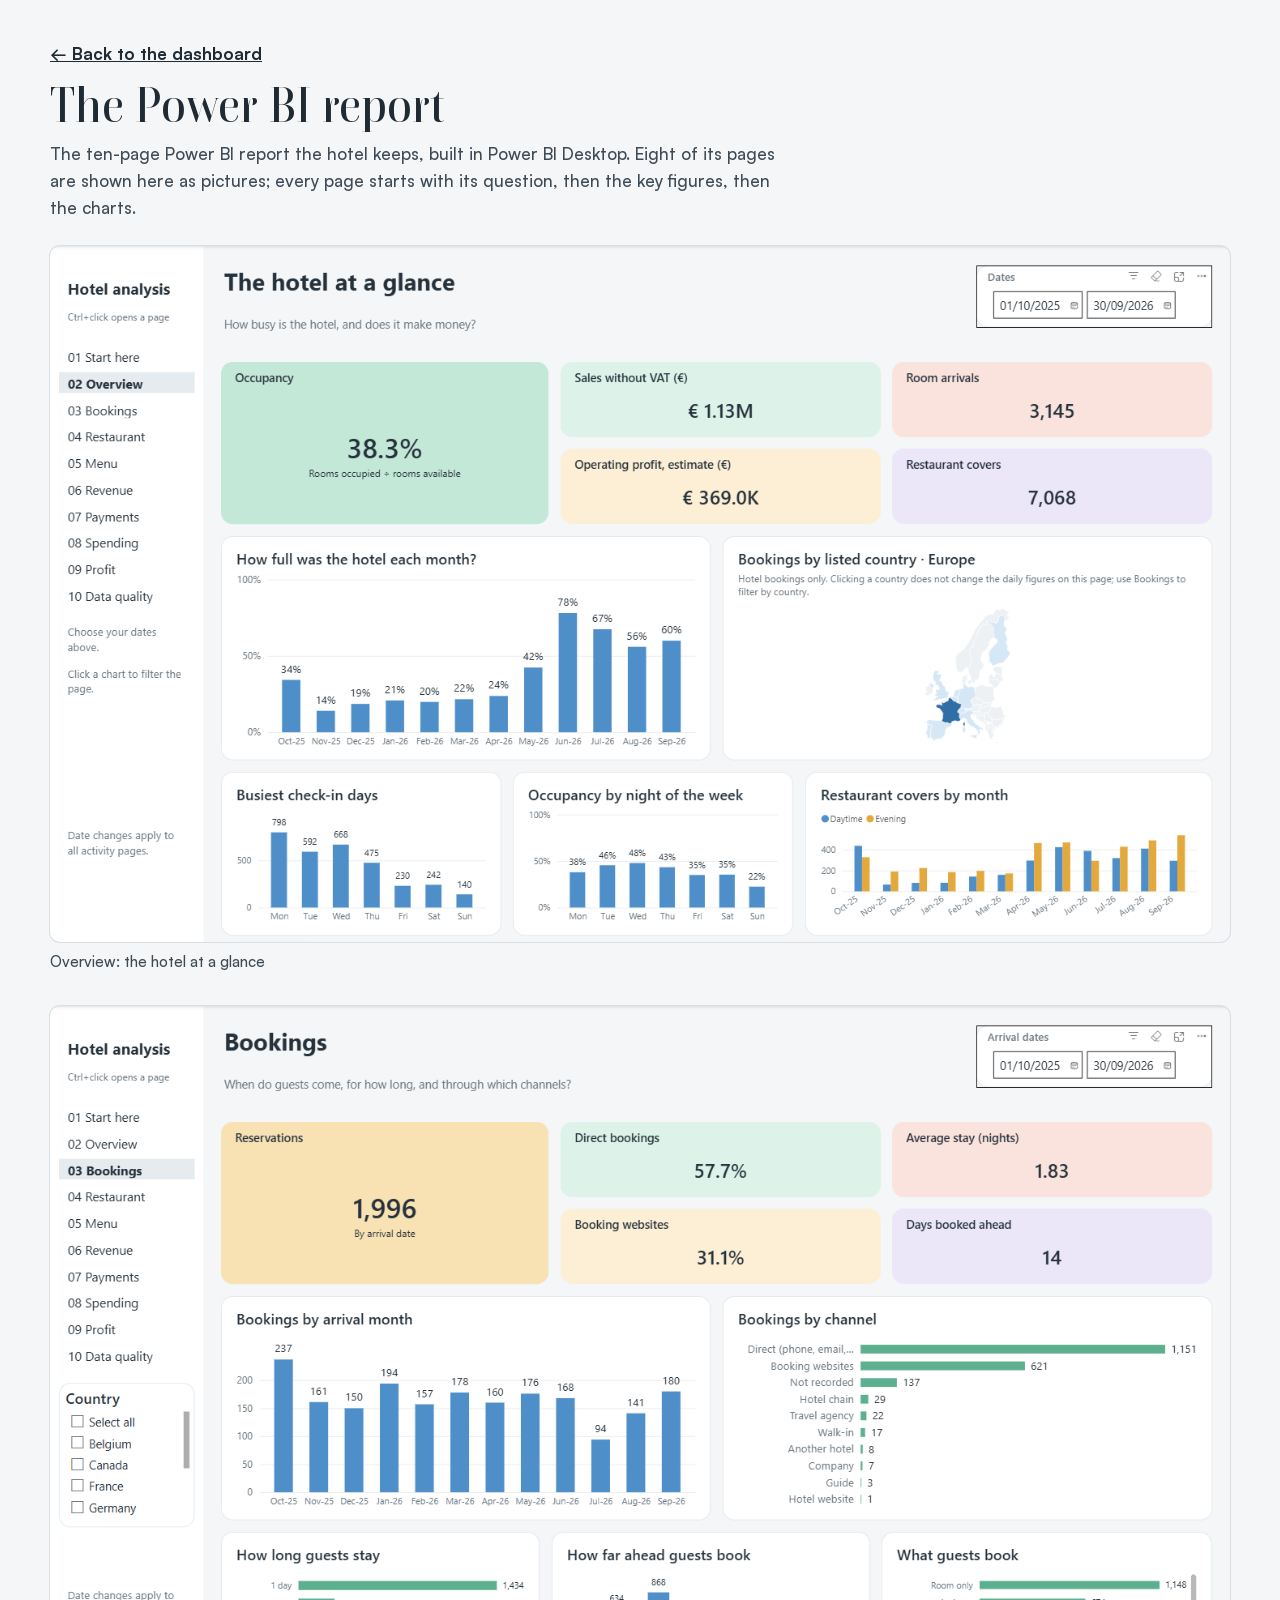
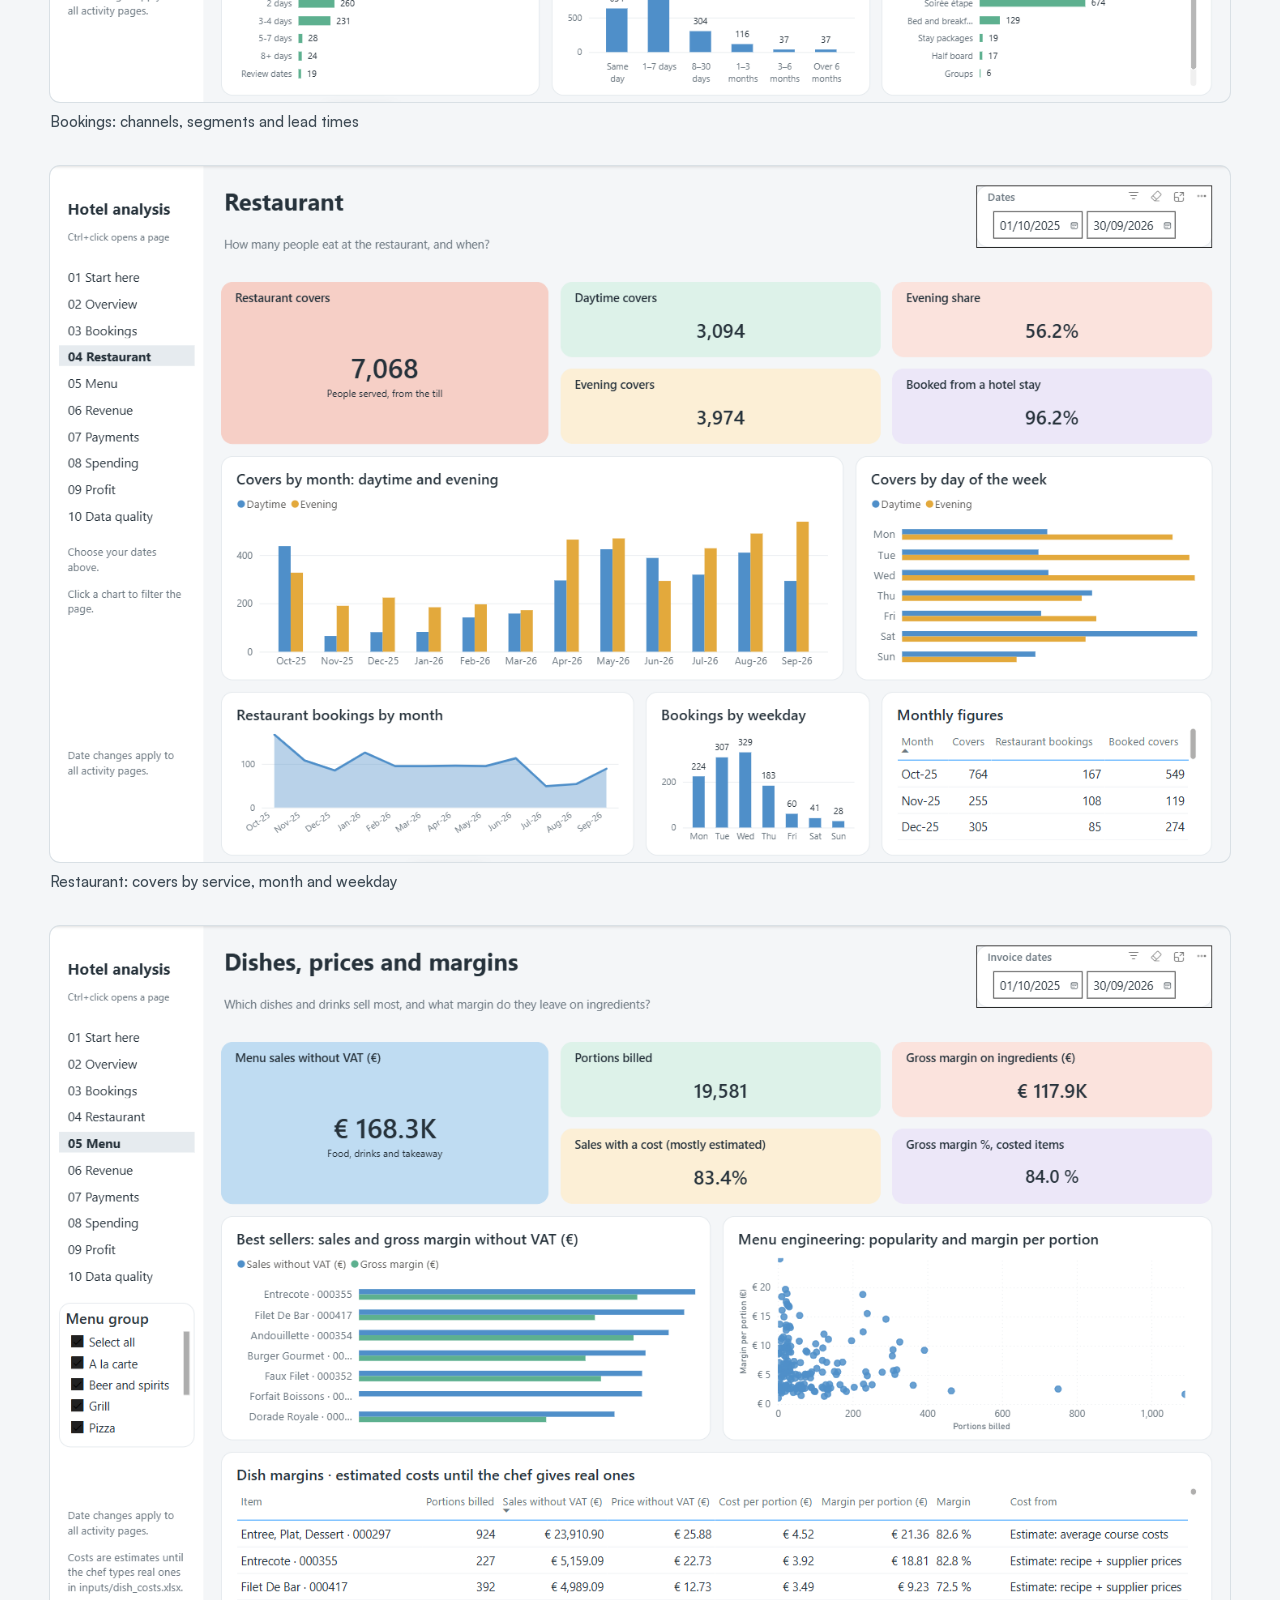
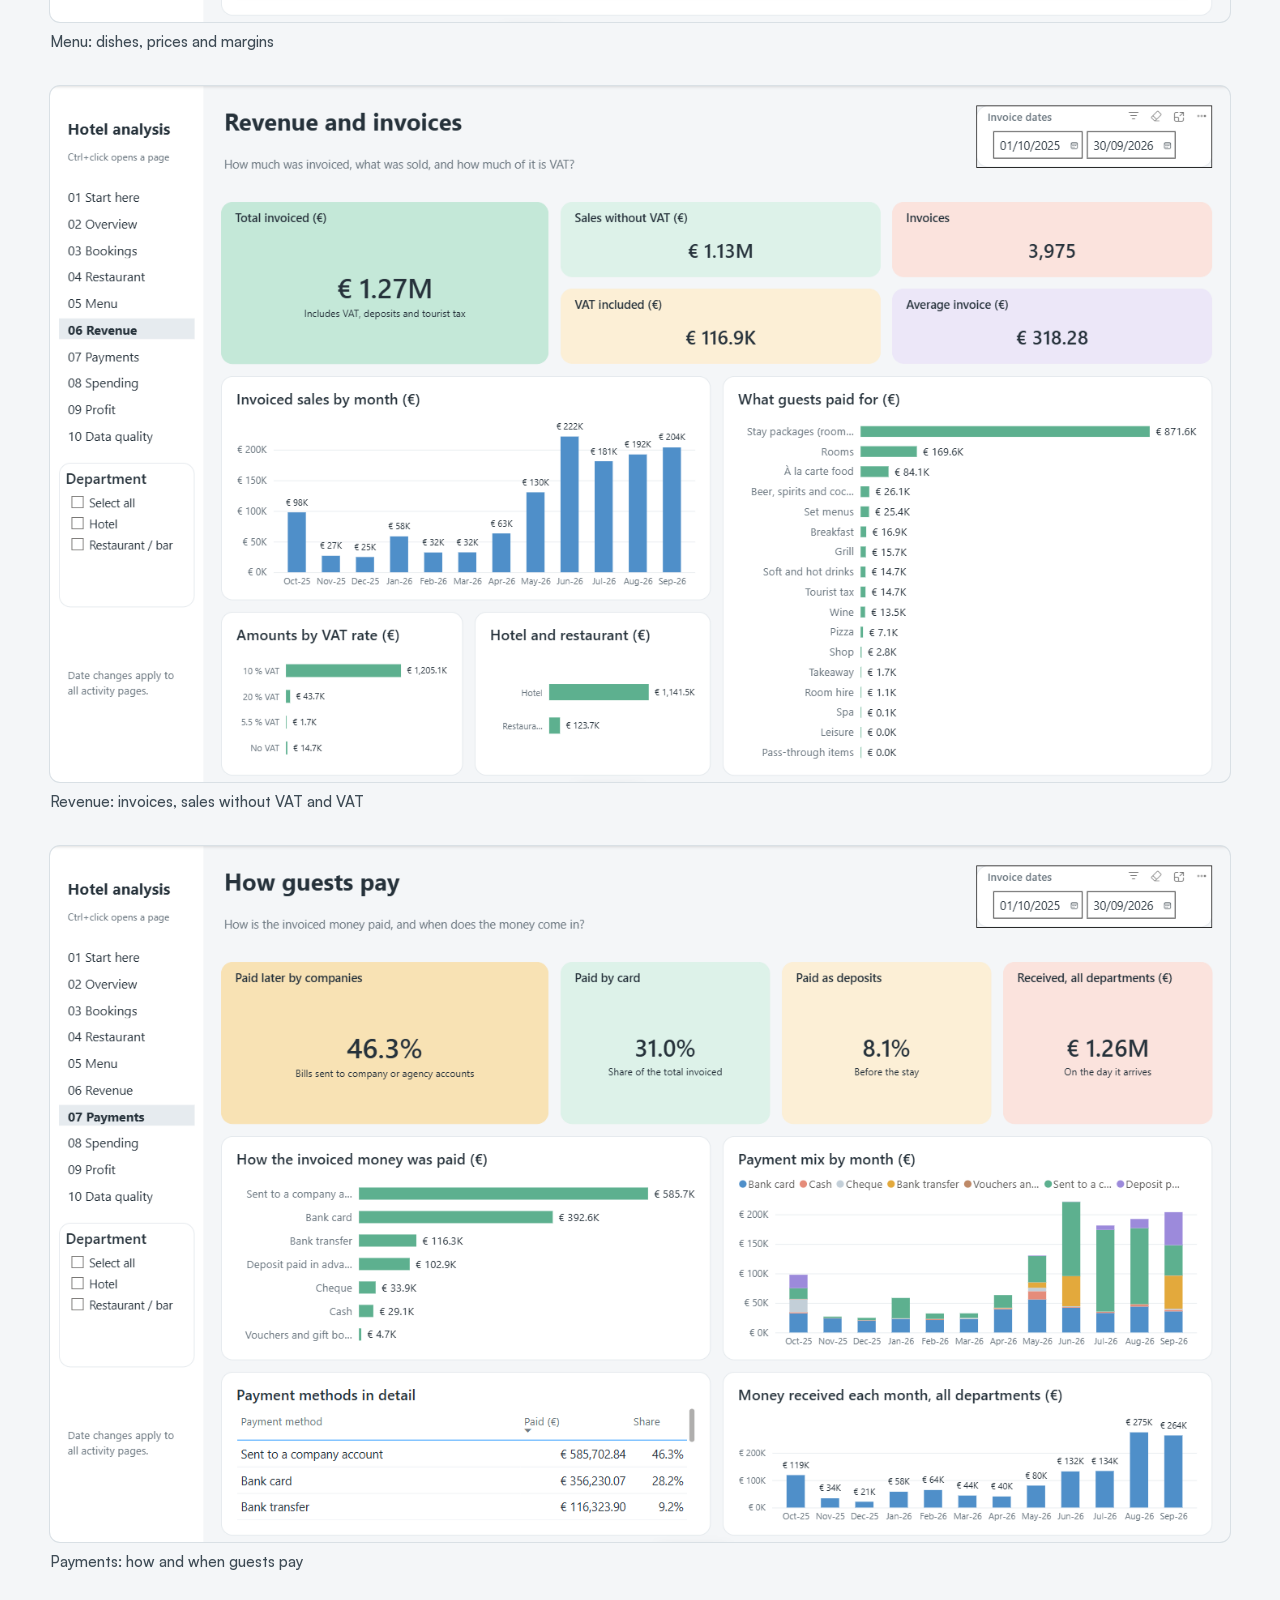
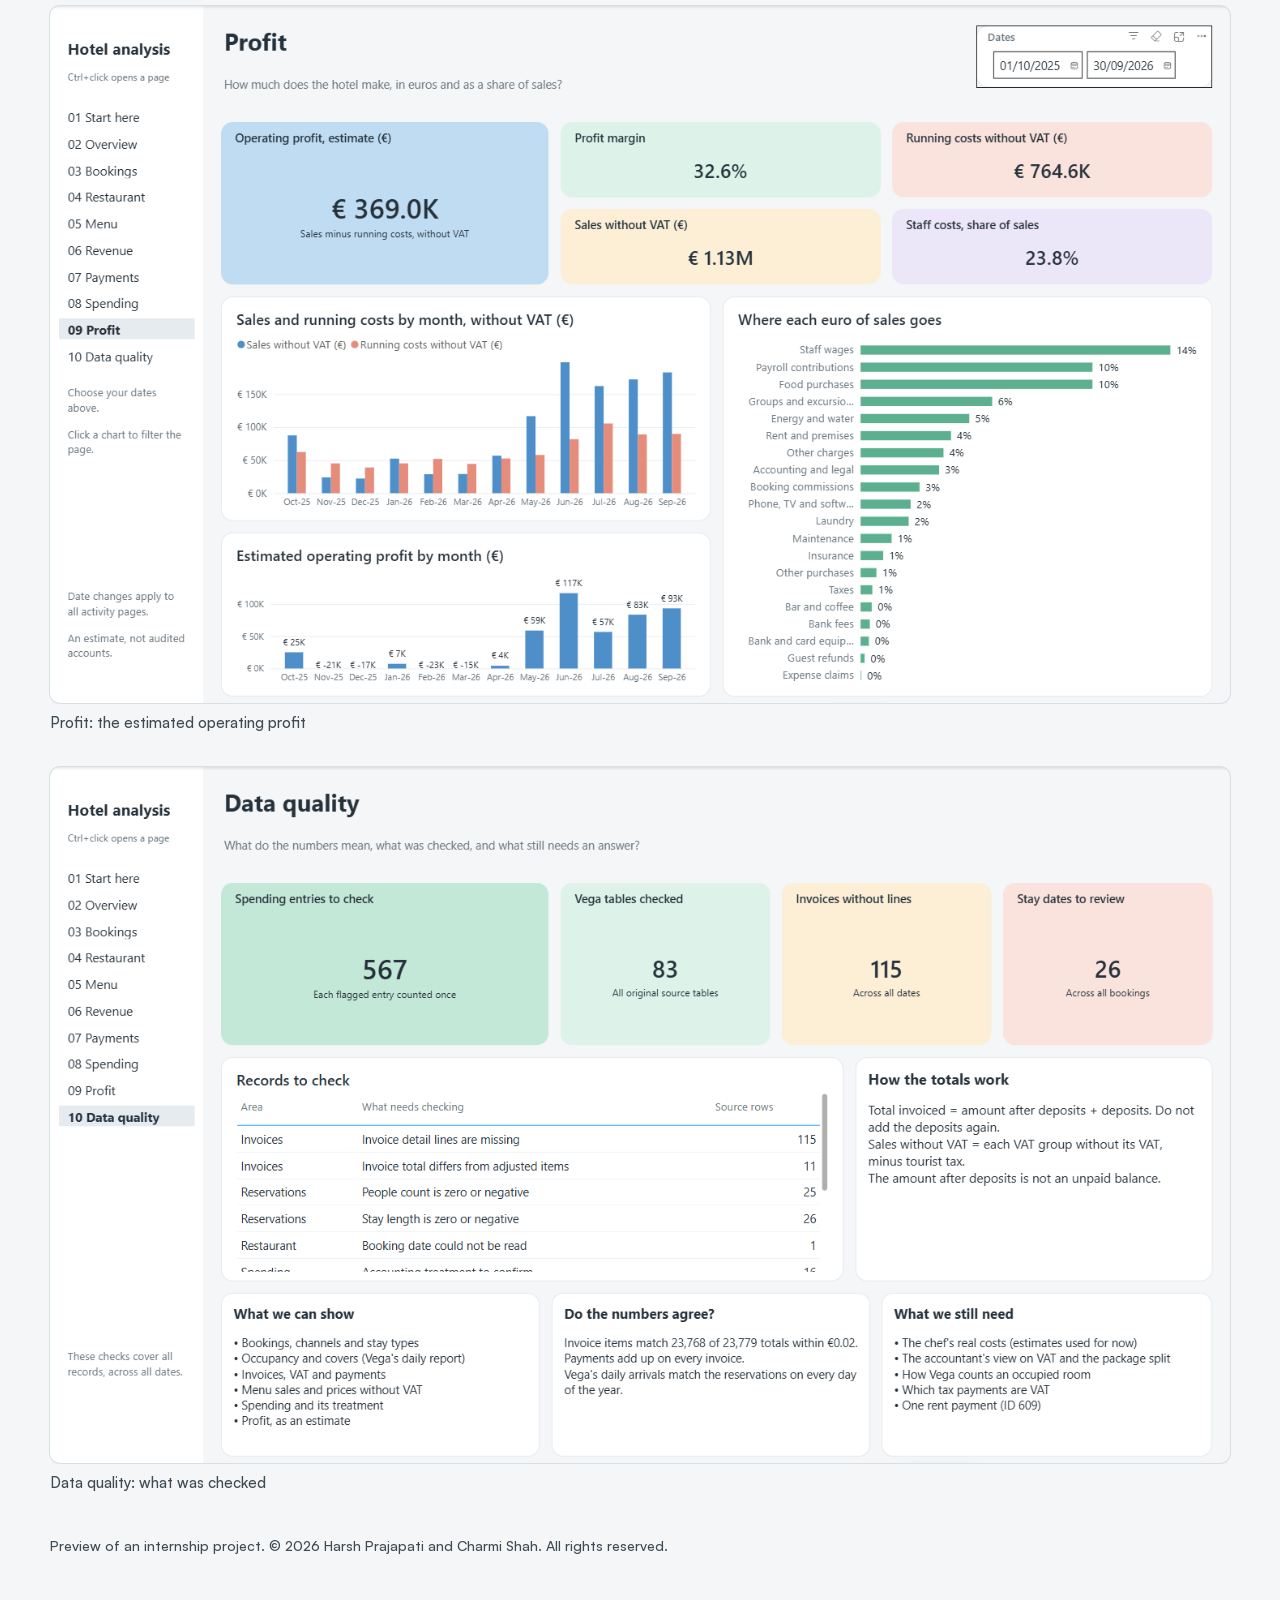
==== powerbi.html @ ceabad47 "Public preview: dashboard website and Power BI report pages" ====
<!doctype html>
<html lang="en">
<head>
<meta charset="utf-8">
<meta name="viewport" content="width=device-width, initial-scale=1">
<title>Power BI report · Hotel analysis</title>
<link rel="stylesheet" href="css/fonts.css">
<style>
  :root { --paper: #F4F6F8; --ink: #1F2A32; --muted: #3E4B55; --line: #D9E0E5; }
  body { margin: 0; background: var(--paper); color: var(--ink); font: 500 17px/1.6 "Satoshi", "Segoe UI", sans-serif; }
  main { max-width: 1180px; margin: 0 auto; padding: 40px 20px 64px; }
  h1 { font: 500 clamp(2rem, 1.4rem + 2.4vw, 3rem)/1.1 "Boska", Georgia, serif; margin: 12px 0 8px; }
  p { margin: 0 0 24px; max-width: 62ch; color: var(--muted); }
  a { color: var(--ink); font-weight: 700; }
  figure { margin: 0 0 32px; }
  img { display: block; width: 100%; height: auto; border-radius: 10px; box-shadow: 0 0 0 1px var(--line); background: #fff; }
  figcaption { margin-top: 8px; font-size: 15px; color: var(--muted); }
  footer { margin-top: 40px; font-size: 14px; color: var(--muted); }
</style>
</head>
<body>
<main>
<a href="index.html">← Back to the dashboard</a>
<h1>The Power BI report</h1>
<p>The ten-page Power BI report the hotel keeps, built in Power BI Desktop. Eight of its pages are shown here as pictures;
every page starts with its question, then the key figures, then the charts.</p>
<figure><img src="powerbi/overview.png" alt="Overview: the hotel at a glance" loading="lazy" width="1456" height="859"><figcaption>Overview: the hotel at a glance</figcaption></figure>
<figure><img src="powerbi/bookings.png" alt="Bookings: channels, segments and lead times" loading="lazy" width="1456" height="859"><figcaption>Bookings: channels, segments and lead times</figcaption></figure>
<figure><img src="powerbi/restaurant.png" alt="Restaurant: covers by service, month and weekday" loading="lazy" width="1456" height="859"><figcaption>Restaurant: covers by service, month and weekday</figcaption></figure>
<figure><img src="powerbi/menu.png" alt="Menu: dishes, prices and margins" loading="lazy" width="1456" height="859"><figcaption>Menu: dishes, prices and margins</figcaption></figure>
<figure><img src="powerbi/revenue.png" alt="Revenue: invoices, sales without VAT and VAT" loading="lazy" width="1456" height="859"><figcaption>Revenue: invoices, sales without VAT and VAT</figcaption></figure>
<figure><img src="powerbi/payments.png" alt="Payments: how and when guests pay" loading="lazy" width="1456" height="859"><figcaption>Payments: how and when guests pay</figcaption></figure>
<figure><img src="powerbi/profit.png" alt="Profit: the estimated operating profit" loading="lazy" width="1456" height="859"><figcaption>Profit: the estimated operating profit</figcaption></figure>
<figure><img src="powerbi/data_quality.png" alt="Data quality: what was checked" loading="lazy" width="1456" height="859"><figcaption>Data quality: what was checked</figcaption></figure>
<footer>Preview of an internship project. © 2026 Harsh Prajapati and Charmi Shah. All rights reserved.</footer>
</main>
</body>
</html>
---- css/fonts.css ----
/* Generated by scripts/website/make_site_art.py from showcase/src/fonts (Indian Type Foundry, free licence via Fontshare). */
@font-face { font-family: 'Boska'; src: url([data-uri]) format('woff2'); font-weight: 400; font-style: normal; font-display: swap; }
@font-face { font-family: 'Boska'; src: url([data-uri]) format('woff2'); font-weight: 500; font-style: normal; font-display: swap; }
@font-face { font-family: 'Satoshi'; src: url([data-uri]) format('woff2'); font-weight: 400; font-style: normal; font-display: swap; }
@font-face { font-family: 'Satoshi'; src: url([data-uri]) format('woff2'); font-weight: 500; font-style: normal; font-display: swap; }
@font-face { font-family: 'Satoshi'; src: url([data-uri]) format('woff2'); font-weight: 700; font-style: normal; font-display: swap; }
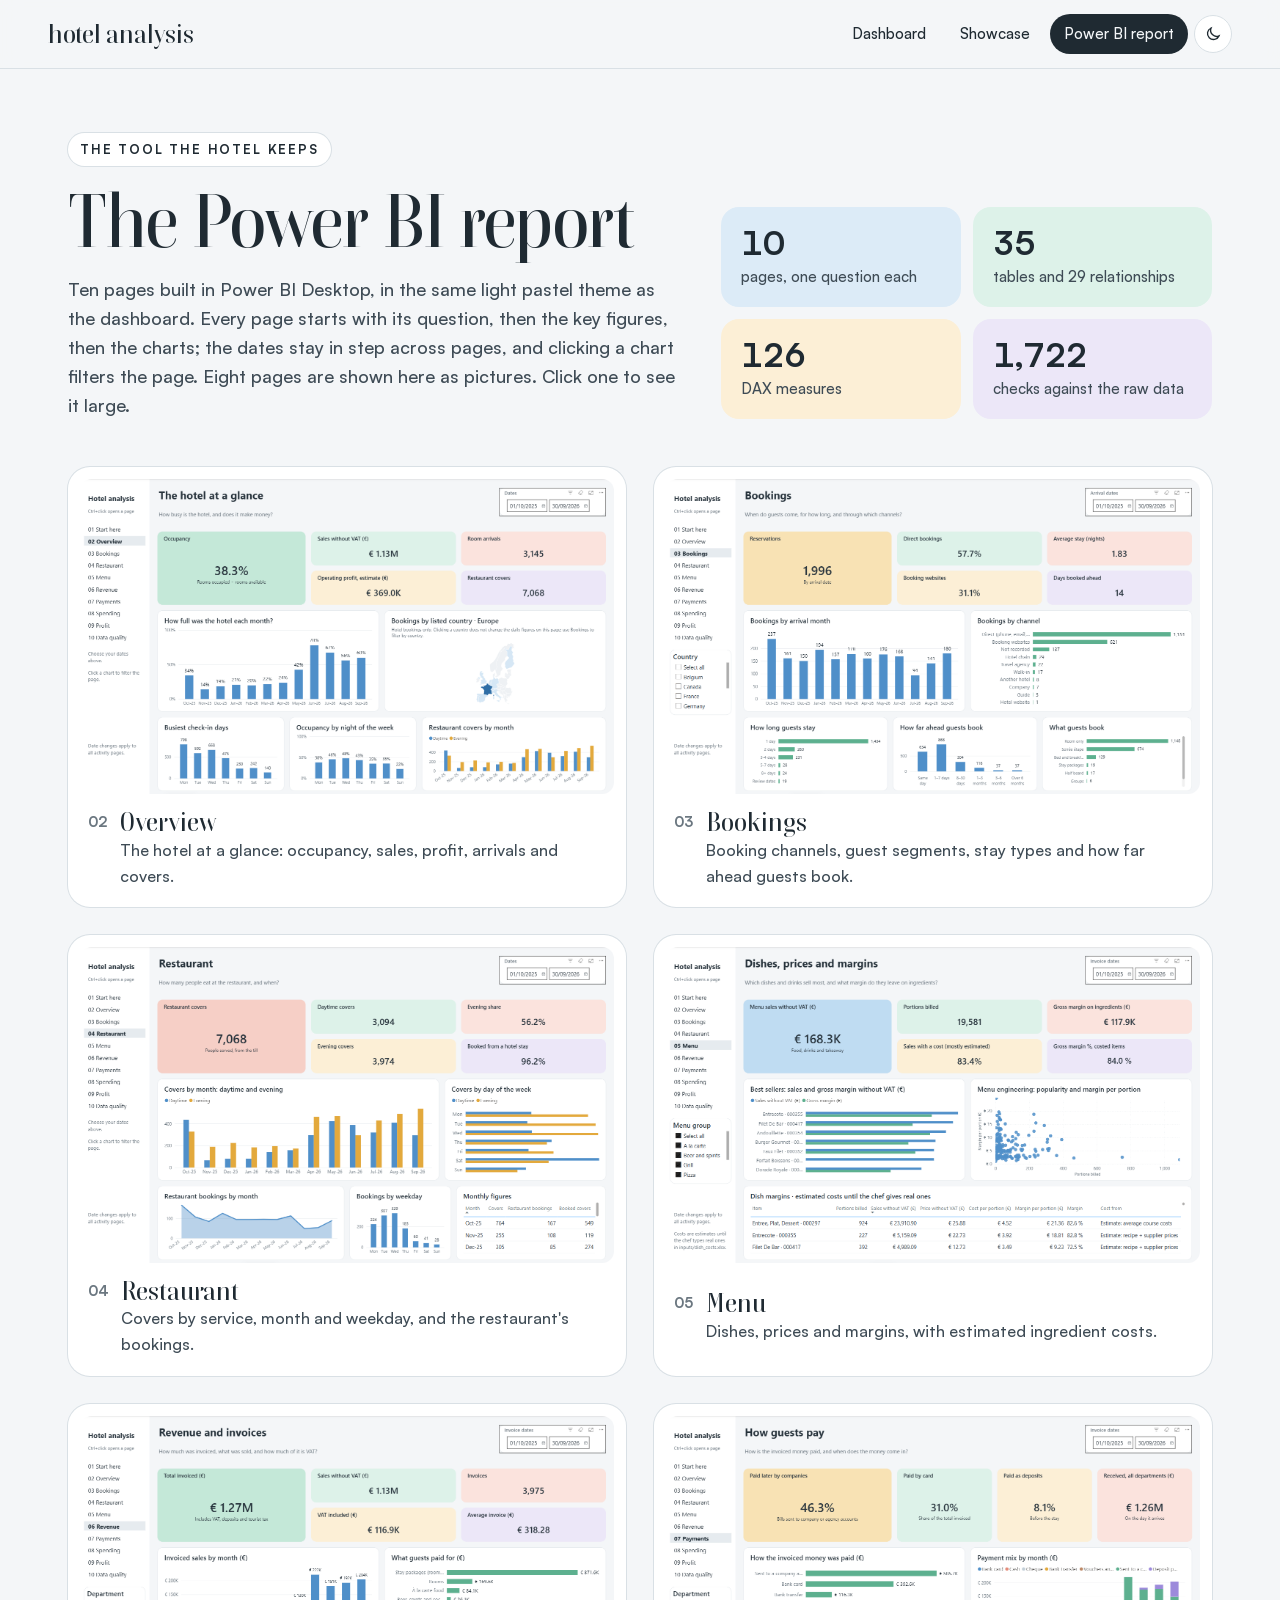
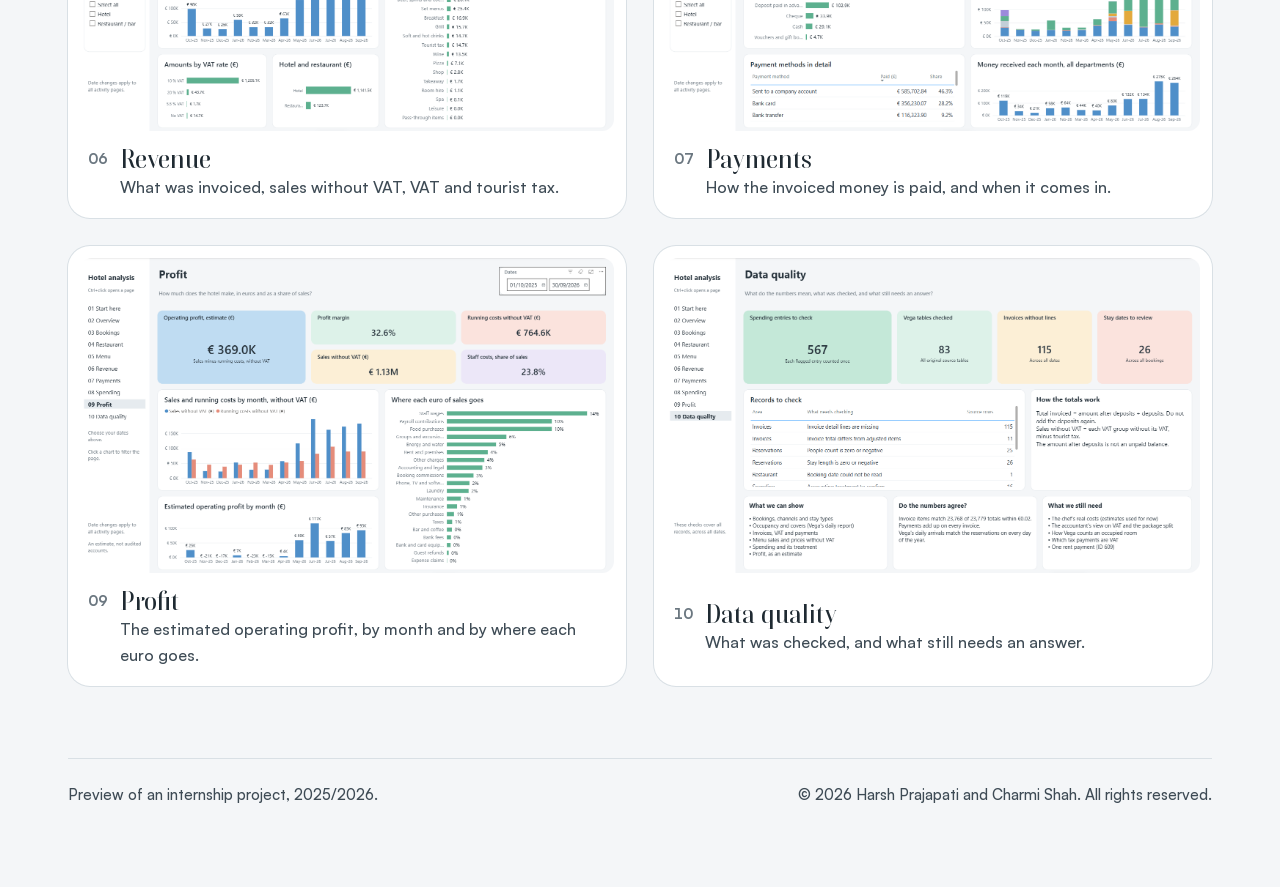
==== commit 53271dfe: "Add the showcase page, an animated README and a richer Power BI page" ====
--- a/powerbi.html
+++ b/powerbi.html
@@ -4,35 +4,229 @@
 <meta charset="utf-8">
 <meta name="viewport" content="width=device-width, initial-scale=1">
 <title>Power BI report · Hotel analysis</title>
+<meta name="description" content="The ten-page Power BI report of an internship hotel analysis, shown as pictures. All rights reserved.">
 <link rel="stylesheet" href="css/fonts.css">
+<script>try { if (localStorage.getItem("hotel-theme") === "dark") document.documentElement.dataset.theme = "dark"; } catch (e) {}</script>
 <style>
-  :root { --paper: #F4F6F8; --ink: #1F2A32; --muted: #3E4B55; --line: #D9E0E5; }
-  body { margin: 0; background: var(--paper); color: var(--ink); font: 500 17px/1.6 "Satoshi", "Segoe UI", sans-serif; }
-  main { max-width: 1180px; margin: 0 auto; padding: 40px 20px 64px; }
-  h1 { font: 500 clamp(2rem, 1.4rem + 2.4vw, 3rem)/1.1 "Boska", Georgia, serif; margin: 12px 0 8px; }
-  p { margin: 0 0 24px; max-width: 62ch; color: var(--muted); }
-  a { color: var(--ink); font-weight: 700; }
-  figure { margin: 0 0 32px; }
-  img { display: block; width: 100%; height: auto; border-radius: 10px; box-shadow: 0 0 0 1px var(--line); background: #fff; }
-  figcaption { margin-top: 8px; font-size: 15px; color: var(--muted); }
-  footer { margin-top: 40px; font-size: 14px; color: var(--muted); }
+  :root { --paper: #F4F6F8; --surface: #FFFFFF; --ink: #1F2A32; --muted: #3E4B55; --soft: #6B7780; --line: #D9E0E5;
+          --sky: #DCEBF7; --mint: #DDF2E9; --honey: #FCEFD6; --coral: #FBE3DD; --lav: #ECE7F8; --accent: #4F8FC9;
+          --ease: cubic-bezier(.2, .8, .2, 1); color-scheme: light; }
+  html[data-theme="dark"] { --paper: #11161A; --surface: #1A2228; --ink: #ECF1F4; --muted: #B4BEC6; --soft: #8C98A2; --line: #2C363E;
+          --sky: #1E3A55; --mint: #1C3F37; --honey: #4A3A22; --coral: #4A2C26; --lav: #2E2848; color-scheme: dark; }
+  * { box-sizing: border-box; }
+  body { margin: 0; background: var(--paper); color: var(--ink); font: 500 17px/1.6 "Satoshi", "Segoe UI", sans-serif;
+         -webkit-font-smoothing: antialiased; transition: background-color .4s var(--ease), color .4s var(--ease); }
+  a { color: inherit; }
+  :focus-visible { outline: 2px solid var(--accent); outline-offset: 3px; border-radius: 8px; }
+
+  /* Top bar: the three pages of the preview. */
+  .bar { position: sticky; top: 0; z-index: 10; display: flex; align-items: center; justify-content: space-between; gap: 16px;
+         padding: 14px clamp(16px, 4vw, 48px); background: color-mix(in srgb, var(--paper) 88%, transparent);
+         backdrop-filter: blur(10px); border-bottom: 1px solid var(--line); }
+  .brand { font: 500 26px/1 "Boska", Georgia, serif; text-decoration: none; letter-spacing: -.01em; }
+  .nav { display: flex; align-items: center; gap: 6px; flex-wrap: wrap; }
+  .nav a { padding: 8px 14px; border-radius: 999px; text-decoration: none; font-size: 15px; transition: background-color .2s var(--ease); }
+  .nav a:hover { background: var(--surface); }
+  .nav a[aria-current="page"] { background: var(--ink); color: var(--paper); }
+  .toggle { width: 38px; height: 38px; border-radius: 50%; border: 1px solid var(--line); background: var(--surface); color: var(--ink);
+            cursor: pointer; display: grid; place-items: center; transition: transform .2s var(--ease); }
+  .toggle:hover { transform: rotate(-14deg); }
+  .toggle svg { width: 18px; height: 18px; fill: none; stroke: currentColor; stroke-width: 1.8; stroke-linecap: round; }
+
+  main { max-width: 1240px; margin: 0 auto; padding: 0 clamp(16px, 4vw, 48px) 80px; }
+
+  /* Hero: the claim on the left, the report's size on the right. */
+  .hero { display: grid; grid-template-columns: minmax(0, 1.25fr) minmax(0, 1fr); gap: 40px; align-items: end; padding: 64px 0 48px; }
+  .eyebrow { display: inline-block; font-size: 13px; font-weight: 700; letter-spacing: .14em; text-transform: uppercase;
+             padding: 6px 12px; border-radius: 999px; background: var(--surface); box-shadow: 0 0 0 1px var(--line); }
+  h1 { font: 500 clamp(2.6rem, 1.6rem + 4vw, 4.6rem)/1 "Boska", Georgia, serif; letter-spacing: -.025em; margin: 18px 0 18px; }
+  .lead { margin: 0; max-width: 52ch; color: var(--muted); font-size: 18px; }
+  .facts { display: grid; grid-template-columns: repeat(2, minmax(0, 1fr)); gap: 12px; margin: 0; }
+  .facts div { padding: 18px 20px; border-radius: 18px; }
+  .facts div:nth-child(1) { background: var(--sky); } .facts div:nth-child(2) { background: var(--mint); }
+  .facts div:nth-child(3) { background: var(--honey); } .facts div:nth-child(4) { background: var(--lav); }
+  .facts dt { font: 700 34px/1 "Satoshi", sans-serif; letter-spacing: -.02em; font-variant-numeric: tabular-nums; }
+  .facts dd { margin: 6px 0 0; font-size: 15px; color: var(--muted); }
+
+  /* The pages: two columns of cards that rise in as they reach the screen. */
+  .grid { display: grid; grid-template-columns: repeat(2, minmax(0, 1fr)); gap: 28px; }
+  .card { display: grid; gap: 14px; padding: 12px 12px 18px; text-align: left; font: inherit; color: inherit; cursor: zoom-in;
+          background: var(--surface); border: 0; border-radius: 22px; box-shadow: 0 0 0 1px var(--line);
+          transition: transform .35s var(--ease), box-shadow .35s var(--ease); }
+  .card:hover { transform: translateY(-4px); box-shadow: 0 0 0 1px var(--line), 0 24px 48px -28px rgba(31, 42, 50, .45); }
+  .shot { display: block; overflow: hidden; border-radius: 12px; background: #fff; }
+  .shot img { display: block; width: 100%; height: auto; transition: transform .6s var(--ease); }
+  .card:hover .shot img { transform: scale(1.025); }
+  .meta { display: grid; grid-template-columns: auto 1fr; column-gap: 12px; padding: 0 8px; }
+  .num { grid-row: span 2; font: 700 15px/1.9 "Satoshi", sans-serif; color: var(--soft); font-variant-numeric: tabular-nums; }
+  .name { font: 500 26px/1.15 "Boska", Georgia, serif; }
+  .text { color: var(--muted); font-size: 16px; }
+
+  .rise { opacity: 0; translate: 0 26px; transition: opacity .8s var(--ease), translate .8s var(--ease); }
+  .rise.in { opacity: 1; translate: 0 0; }
+
+  /* Click a page to see it large. */
+  dialog { width: min(1400px, 94vw); padding: 0; border: 0; border-radius: 18px; background: var(--surface); color: var(--ink);
+           box-shadow: 0 40px 80px -30px rgba(0, 0, 0, .5); }
+  dialog::backdrop { background: rgba(17, 22, 26, .72); backdrop-filter: blur(4px); }
+  dialog[open] { animation: zoom .35s var(--ease); }
+  @keyframes zoom { from { opacity: 0; transform: scale(.96); } }
+  dialog img { display: block; width: 100%; height: auto; }
+  .view-bar { display: flex; align-items: center; justify-content: space-between; gap: 16px; padding: 14px 18px; }
+  .view-bar p { margin: 0; color: var(--muted); font-size: 15px; }
+  .view-bar strong { color: var(--ink); font-weight: 700; margin-right: 8px; }
+  .view-bar .buttons { display: flex; gap: 8px; }
+  .view-bar button { min-width: 40px; height: 40px; border-radius: 999px; border: 1px solid var(--line); background: var(--paper);
+                     color: var(--ink); font: 700 15px "Satoshi", sans-serif; cursor: pointer; padding: 0 14px; }
+
+  footer { display: flex; flex-wrap: wrap; justify-content: space-between; gap: 8px 24px; margin-top: 72px; padding-top: 24px;
+           border-top: 1px solid var(--line); font-size: 15px; color: var(--muted); }
+
+  @media (max-width: 860px) {
+    .hero { grid-template-columns: minmax(0, 1fr); padding: 40px 0 32px; }
+    .grid { grid-template-columns: minmax(0, 1fr); gap: 20px; }
+    .nav a { padding: 6px 10px; font-size: 14px; }
+    .brand { font-size: 22px; }
+  }
+  @media (prefers-reduced-motion: reduce) {
+    *, *::before, *::after { transition-duration: .01ms !important; animation: none !important; }
+    .rise { opacity: 1; translate: 0 0; }
+  }
 </style>
 </head>
 <body>
+<header class="bar">
+  <a class="brand" href="index.html">hotel analysis</a>
+  <nav class="nav" aria-label="Preview pages">
+    <a href="index.html">Dashboard</a>
+    <a href="showcase/index.html">Showcase</a>
+    <a href="powerbi.html" aria-current="page">Power BI report</a>
+    <button class="toggle" type="button" aria-label="Dark mode" aria-pressed="false">
+      <svg viewBox="0 0 24 24" aria-hidden="true"><path d="M20 14.5A8 8 0 0 1 9.5 4a8 8 0 1 0 10.5 10.5z"/></svg>
+    </button>
+  </nav>
+</header>
 <main>
-<a href="index.html">← Back to the dashboard</a>
-<h1>The Power BI report</h1>
-<p>The ten-page Power BI report the hotel keeps, built in Power BI Desktop. Eight of its pages are shown here as pictures;
-every page starts with its question, then the key figures, then the charts.</p>
-<figure><img src="powerbi/overview.png" alt="Overview: the hotel at a glance" loading="lazy" width="1456" height="859"><figcaption>Overview: the hotel at a glance</figcaption></figure>
-<figure><img src="powerbi/bookings.png" alt="Bookings: channels, segments and lead times" loading="lazy" width="1456" height="859"><figcaption>Bookings: channels, segments and lead times</figcaption></figure>
-<figure><img src="powerbi/restaurant.png" alt="Restaurant: covers by service, month and weekday" loading="lazy" width="1456" height="859"><figcaption>Restaurant: covers by service, month and weekday</figcaption></figure>
-<figure><img src="powerbi/menu.png" alt="Menu: dishes, prices and margins" loading="lazy" width="1456" height="859"><figcaption>Menu: dishes, prices and margins</figcaption></figure>
-<figure><img src="powerbi/revenue.png" alt="Revenue: invoices, sales without VAT and VAT" loading="lazy" width="1456" height="859"><figcaption>Revenue: invoices, sales without VAT and VAT</figcaption></figure>
-<figure><img src="powerbi/payments.png" alt="Payments: how and when guests pay" loading="lazy" width="1456" height="859"><figcaption>Payments: how and when guests pay</figcaption></figure>
-<figure><img src="powerbi/profit.png" alt="Profit: the estimated operating profit" loading="lazy" width="1456" height="859"><figcaption>Profit: the estimated operating profit</figcaption></figure>
-<figure><img src="powerbi/data_quality.png" alt="Data quality: what was checked" loading="lazy" width="1456" height="859"><figcaption>Data quality: what was checked</figcaption></figure>
-<footer>Preview of an internship project. © 2026 Harsh Prajapati and Charmi Shah. All rights reserved.</footer>
+  <section class="hero">
+    <div class="rise">
+      <span class="eyebrow">The tool the hotel keeps</span>
+      <h1>The Power BI report</h1>
+      <p class="lead">Ten pages built in Power BI Desktop, in the same light pastel theme as the dashboard. Every page starts with its question,
+        then the key figures, then the charts; the dates stay in step across pages, and clicking a chart filters the page.
+        Eight pages are shown here as pictures. Click one to see it large.</p>
+    </div>
+    <dl class="facts rise">
+      <div><dt>10</dt><dd>pages, one question each</dd></div>
+      <div><dt>35</dt><dd>tables and 29 relationships</dd></div>
+      <div><dt>126</dt><dd>DAX measures</dd></div>
+      <div><dt>1,722</dt><dd>checks against the raw data</dd></div>
+    </dl>
+  </section>
+
+  <section class="grid" aria-label="Report pages">
+    <button class="card rise" type="button" data-src="powerbi/overview.png" data-title="02 · Overview" data-text="The hotel at a glance: occupancy, sales, profit, arrivals and covers.">
+      <span class="shot"><img src="powerbi/overview.png" alt="Power BI report, Overview page" loading="lazy" width="1456" height="859"></span>
+      <span class="meta"><span class="num">02</span><span class="name">Overview</span><span class="text">The hotel at a glance: occupancy, sales, profit, arrivals and covers.</span></span>
+    </button>
+
+    <button class="card rise" type="button" data-src="powerbi/bookings.png" data-title="03 · Bookings" data-text="Booking channels, guest segments, stay types and how far ahead guests book.">
+      <span class="shot"><img src="powerbi/bookings.png" alt="Power BI report, Bookings page" loading="lazy" width="1456" height="859"></span>
+      <span class="meta"><span class="num">03</span><span class="name">Bookings</span><span class="text">Booking channels, guest segments, stay types and how far ahead guests book.</span></span>
+    </button>
+
+    <button class="card rise" type="button" data-src="powerbi/restaurant.png" data-title="04 · Restaurant" data-text="Covers by service, month and weekday, and the restaurant's bookings.">
+      <span class="shot"><img src="powerbi/restaurant.png" alt="Power BI report, Restaurant page" loading="lazy" width="1456" height="859"></span>
+      <span class="meta"><span class="num">04</span><span class="name">Restaurant</span><span class="text">Covers by service, month and weekday, and the restaurant's bookings.</span></span>
+    </button>
+
+    <button class="card rise" type="button" data-src="powerbi/menu.png" data-title="05 · Menu" data-text="Dishes, prices and margins, with estimated ingredient costs.">
+      <span class="shot"><img src="powerbi/menu.png" alt="Power BI report, Menu page" loading="lazy" width="1456" height="859"></span>
+      <span class="meta"><span class="num">05</span><span class="name">Menu</span><span class="text">Dishes, prices and margins, with estimated ingredient costs.</span></span>
+    </button>
+
+    <button class="card rise" type="button" data-src="powerbi/revenue.png" data-title="06 · Revenue" data-text="What was invoiced, sales without VAT, VAT and tourist tax.">
+      <span class="shot"><img src="powerbi/revenue.png" alt="Power BI report, Revenue page" loading="lazy" width="1456" height="859"></span>
+      <span class="meta"><span class="num">06</span><span class="name">Revenue</span><span class="text">What was invoiced, sales without VAT, VAT and tourist tax.</span></span>
+    </button>
+
+    <button class="card rise" type="button" data-src="powerbi/payments.png" data-title="07 · Payments" data-text="How the invoiced money is paid, and when it comes in.">
+      <span class="shot"><img src="powerbi/payments.png" alt="Power BI report, Payments page" loading="lazy" width="1456" height="859"></span>
+      <span class="meta"><span class="num">07</span><span class="name">Payments</span><span class="text">How the invoiced money is paid, and when it comes in.</span></span>
+    </button>
+
+    <button class="card rise" type="button" data-src="powerbi/profit.png" data-title="09 · Profit" data-text="The estimated operating profit, by month and by where each euro goes.">
+      <span class="shot"><img src="powerbi/profit.png" alt="Power BI report, Profit page" loading="lazy" width="1456" height="859"></span>
+      <span class="meta"><span class="num">09</span><span class="name">Profit</span><span class="text">The estimated operating profit, by month and by where each euro goes.</span></span>
+    </button>
+
+    <button class="card rise" type="button" data-src="powerbi/data_quality.png" data-title="10 · Data quality" data-text="What was checked, and what still needs an answer.">
+      <span class="shot"><img src="powerbi/data_quality.png" alt="Power BI report, Data quality page" loading="lazy" width="1456" height="859"></span>
+      <span class="meta"><span class="num">10</span><span class="name">Data quality</span><span class="text">What was checked, and what still needs an answer.</span></span>
+    </button>
+
+  </section>
+
+  <footer>
+    <span>Preview of an internship project, 2025/2026.</span>
+    <span>© 2026 Harsh Prajapati and Charmi Shah. All rights reserved.</span>
+  </footer>
 </main>
+
+<dialog id="viewer" aria-label="Report page">
+  <img alt="">
+  <div class="view-bar">
+    <p><strong></strong><span></span></p>
+    <div class="buttons">
+      <button type="button" data-step="-1" aria-label="Previous page">←</button>
+      <button type="button" data-step="1" aria-label="Next page">→</button>
+      <button type="button" data-close aria-label="Close">Close</button>
+    </div>
+  </div>
+</dialog>
+
+<script>
+  // Cards rise in once, as they reach the screen.
+  const io = new IntersectionObserver((entries) => entries.forEach((e) => {
+    if (e.isIntersecting) { e.target.classList.add("in"); io.unobserve(e.target); }
+  }), { threshold: 0.12 });
+  document.querySelectorAll(".rise").forEach((n) => io.observe(n));
+
+  // The page viewer: click a card, then arrows or the buttons move between pages; Escape closes it.
+  const cards = [...document.querySelectorAll(".card")];
+  const viewer = document.getElementById("viewer");
+  let current = 0;
+  function show(i) {
+    current = (i + cards.length) % cards.length;
+    const c = cards[current].dataset;
+    viewer.querySelector("img").src = c.src;
+    viewer.querySelector("img").alt = "Power BI report page " + c.title;
+    viewer.querySelector("strong").textContent = c.title;
+    viewer.querySelector("span").textContent = c.text;
+  }
+  cards.forEach((card, i) => card.addEventListener("click", () => { show(i); viewer.showModal(); }));
+  viewer.addEventListener("click", (e) => {
+    const step = e.target.closest("[data-step]");
+    if (step) show(current + Number(step.dataset.step));
+    if (e.target.closest("[data-close]") || e.target === viewer) viewer.close();
+  });
+  document.addEventListener("keydown", (e) => {
+    if (!viewer.open) return;
+    if (e.key === "ArrowRight") show(current + 1);
+    if (e.key === "ArrowLeft") show(current - 1);
+  });
+
+  // Light by default; the dark choice is shared with the dashboard and the showcase.
+  const toggle = document.querySelector(".toggle");
+  const sun = '<circle cx="12" cy="12" r="4.2"/><path d="M12 2.5v2.2M12 19.3v2.2M2.5 12h2.2M19.3 12h2.2M5.3 5.3l1.6 1.6M17.1 17.1l1.6 1.6M5.3 18.7l1.6-1.6M17.1 6.9l1.6-1.6"/>';
+  const moon = '<path d="M20 14.5A8 8 0 0 1 9.5 4a8 8 0 1 0 10.5 10.5z"/>';
+  function setTheme(dark) {
+    if (dark) document.documentElement.dataset.theme = "dark"; else delete document.documentElement.dataset.theme;
+    toggle.setAttribute("aria-pressed", String(dark));
+    toggle.querySelector("svg").innerHTML = dark ? sun : moon;
+    try { localStorage.setItem("hotel-theme", dark ? "dark" : "light"); } catch (e) {}
+  }
+  setTheme(document.documentElement.dataset.theme === "dark");
+  toggle.addEventListener("click", () => setTheme(document.documentElement.dataset.theme !== "dark"));
+</script>
 </body>
 </html>
